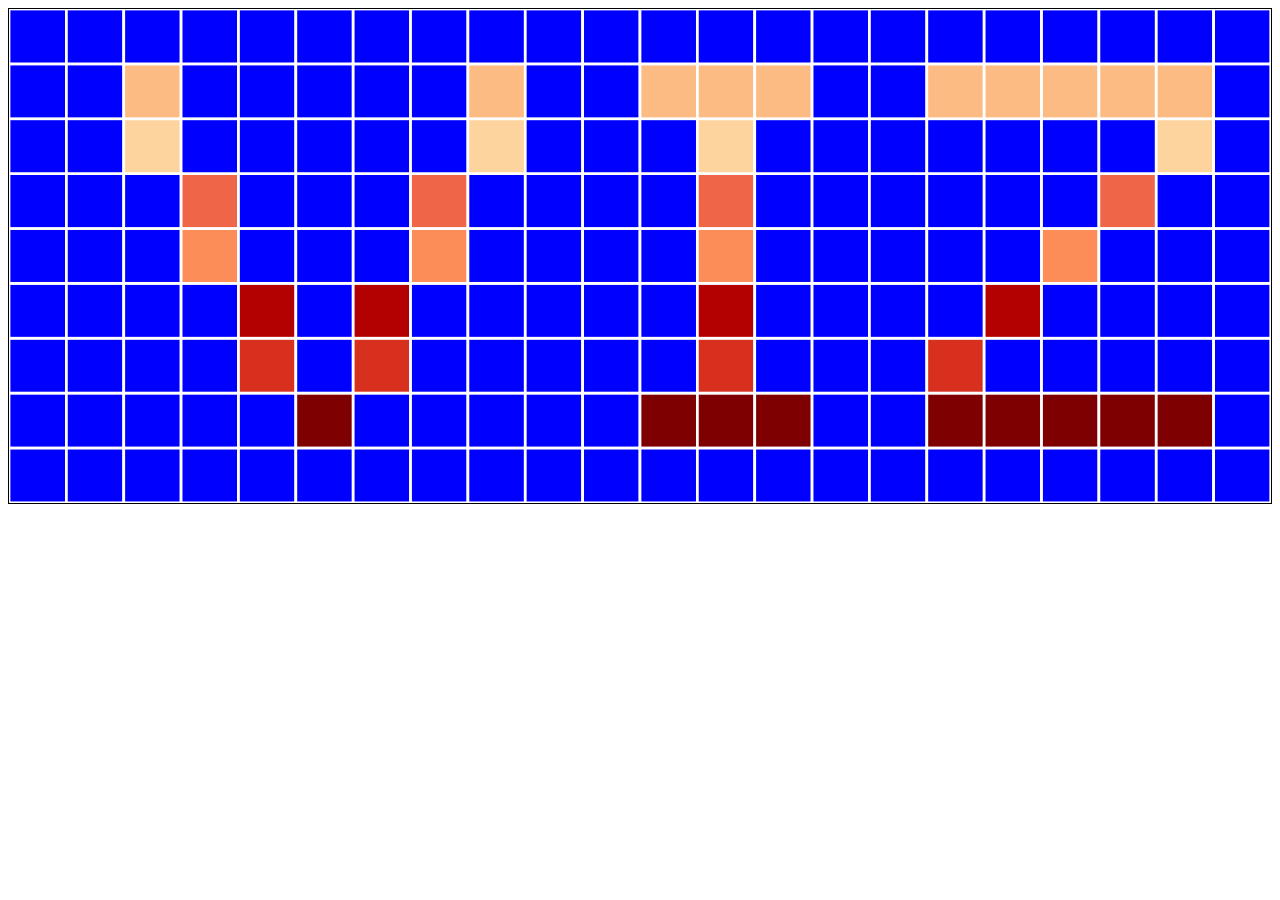
==== index.html @ e9c7ede4 "add all the frontend files" ====
<!DOCTYPE html>
<html>
    <head>
    
        <meta http-equiv="content-type" content="text/html; charset=UTF-8" />
        <meta name="viewport" content="width=device-width,
        initial-scale=1.0, maximum-scale=1.0, user-scalable=no" />
        <meta name="title" content= "Mountain Rescue">
        <meta name="description" content="Wasdale Mountain Rescue Incident Analysis">
        <meta name="author" content="Shi Min Chua">


        <meta property="og:title" content="Mountain Rescue">
        <meta property="og:type" content="website">
        <!-- <meta property='og:image' content='https://raw.githubusercontent.com/Shiminc/UK_diversity_mapping/main/preview.PNG'>
        <meta property="og:url" content="https://shiminc.github.io/UK_diversity_mapping/">
        <meta property="og:description" content="Choropleth map illustrating diversity in England/Wales based on ONS country of birth data"> -->
        <meta property="og:locale" content="en_UK">
        <base target="_blank">

        <link rel="stylesheet" href="styles.css">

        <script>
            L_NO_TOUCH = false;
            L_DISABLE_3D = false;
        </script>
    </head>
    <body>
        <div class = 'chartholder' id ='heat_map'></div>

        <script src="javascripts/d3.v7.js"></script>

        <script type="module" src="javascripts/viz_heatmap.js"></script> 

    </body>
             
</html>
---- styles.css ----
.chartholder {
    position: relative;
    display: flex;
    justify-content: center;
    width: 100%;
    height: 100%;
    left: 0%;
    top: 0.0%;

}
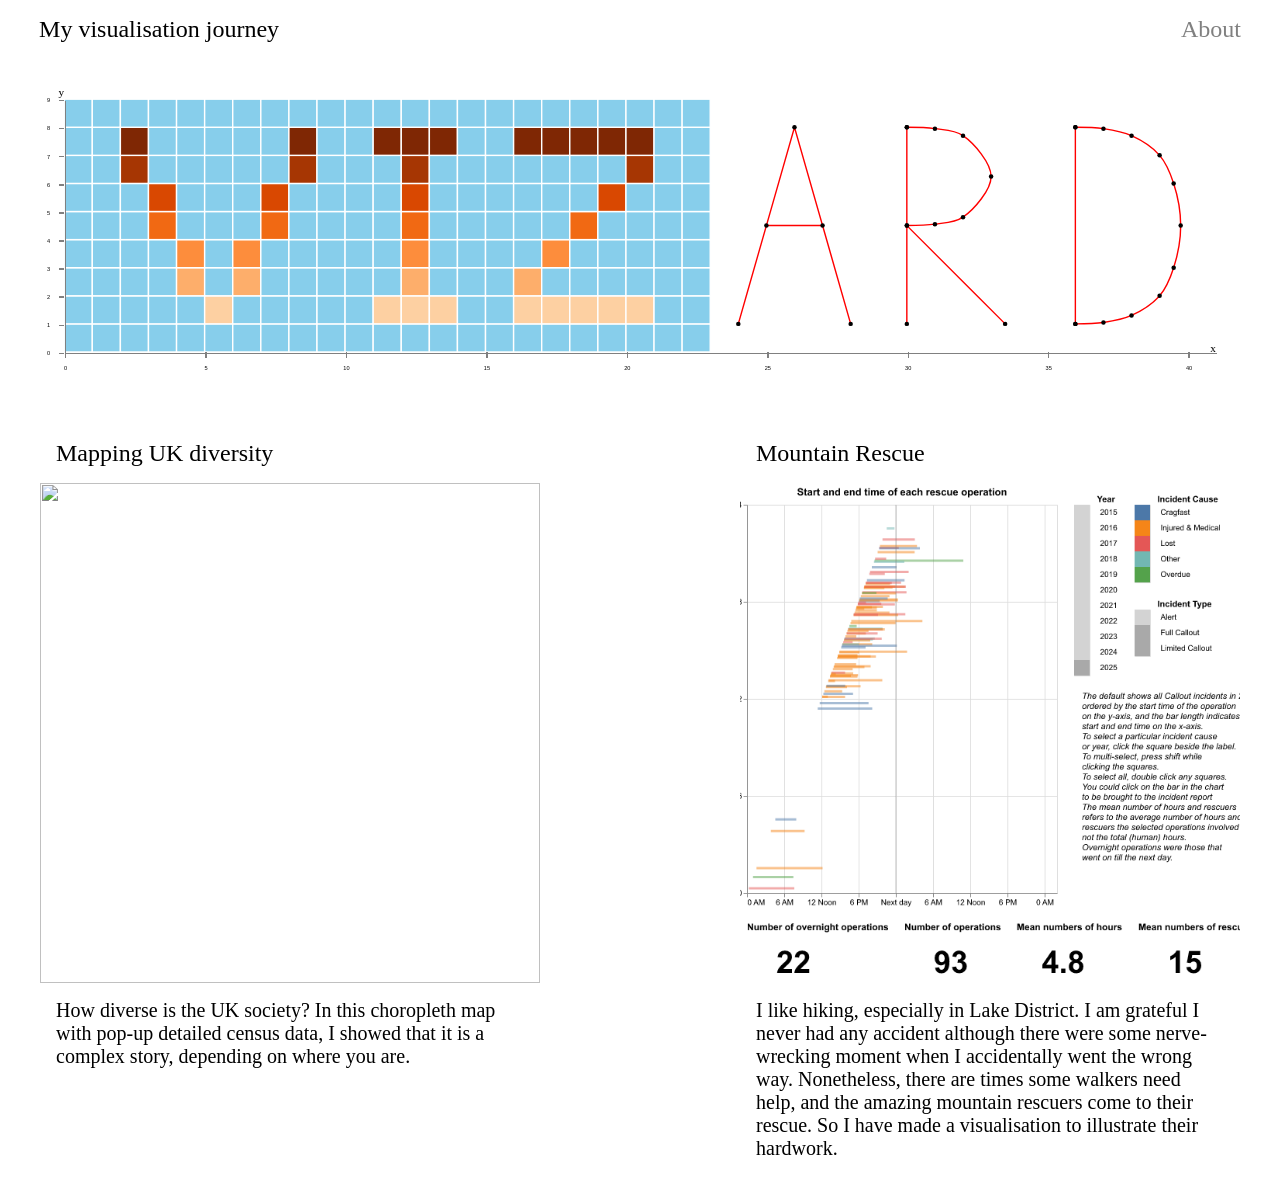
==== commit f8f14100: "first edition" ====
--- a/index.html
+++ b/index.html
@@ -5,20 +5,20 @@
         <meta http-equiv="content-type" content="text/html; charset=UTF-8" />
         <meta name="viewport" content="width=device-width,
         initial-scale=1.0, maximum-scale=1.0, user-scalable=no" />
-        <meta name="title" content= "Mountain Rescue">
-        <meta name="description" content="Wasdale Mountain Rescue Incident Analysis">
+        <meta name="title" content= "Vizard">
+        <meta name="description" content="Data visualisation blog">
         <meta name="author" content="Shi Min Chua">
 
 
-        <meta property="og:title" content="Mountain Rescue">
+        <meta property="og:title" content="Vizard">
         <meta property="og:type" content="website">
         <!-- <meta property='og:image' content='https://raw.githubusercontent.com/Shiminc/UK_diversity_mapping/main/preview.PNG'>
         <meta property="og:url" content="https://shiminc.github.io/UK_diversity_mapping/">
         <meta property="og:description" content="Choropleth map illustrating diversity in England/Wales based on ONS country of birth data"> -->
         <meta property="og:locale" content="en_UK">
-        <base target="_blank">
+        <!-- <base target="_blank"> -->
 
-        <link rel="stylesheet" href="styles.css">
+        <link rel="stylesheet" href="css/homepage.css">
 
         <script>
             L_NO_TOUCH = false;
@@ -26,11 +26,42 @@
         </script>
     </head>
     <body>
-        <div class = 'chartholder' id ='heat_map'></div>
+        <header>
+            <div class = "grid-nav-container">
+                <div class = 'grid-tagline'>My visualisation journey</div>
+                <div class = 'grid-about'><a href='../about.html'>About</a></div>
+            </div>
+                <div class = 'main_logoholder' id ='logo'></div>
+        </header>
+
+        <div class = 'grid-project-container'>
+            <div class = 'grid-project-1'>
+                <div class = 'project-title'> Mapping UK diversity</div>
+                <div class = 'project-preview-container'>
+                    <a href = 'projects/UK_diversity.html'>
+                    <img src="../assets/UK_diversity.png">
+                    </a>
+                </div>
+                <div class = 'project-summary'>How diverse is the UK society? In this choropleth map with pop-up detailed census data, I showed that it is a complex story, depending on where you are.</div>
+
+            </div>
+            <div class = 'grid-project-2'>
+                <div class = 'project-title'> Mountain Rescue</div>
+                <div class = 'project-preview-container'>
+                    <a href = 'projects/mountain_rescue.html'>
+                    <img src="../assets/mountain_rescue.png">
+                    </a>
+                </div>
+                <div class = 'project-summary'>I like hiking, especially in Lake District. I am grateful I never had any accident although there were some nerve-wrecking moment when I accidentally went the wrong way. Nonetheless, there are times some walkers need help, and the amazing mountain rescuers come to their rescue. So I have made a visualisation to illustrate their hardwork.</div>
+            </div>
+        <!-- <div class = 'grid-project-3'></div>
+        <div class = 'grid-project-4'></div> -->
+
+    </div>
+
 
         <script src="javascripts/d3.v7.js"></script>
-
-        <script type="module" src="javascripts/viz_heatmap.js"></script> 
+        <script type="module" src="javascripts/logo/main.js"></script> 
 
     </body>
              
--- a/css/homepage.css
+++ b/css/homepage.css
@@ -0,0 +1,124 @@
+body {
+        height:fit-content; 
+        padding: 0;
+        }
+
+header {
+    top:0;
+    position: sticky;
+    background: rgba(255, 255, 255, 1);
+    /* make it always in front */
+    z-index:9000;
+
+}
+
+.main_logoholder{
+    position: sticky;
+    display: flex;
+    justify-content: left;
+    width: 100%;
+    height: 100%;
+    left: 0%;
+    top: 0%;
+    margin-bottom: 1rem;
+
+
+}
+
+.axis-x line,
+.axis-x path,
+.axis-y path,
+.axis-y line {
+  fill: none;
+  stroke: gray;
+  stroke-width: 0.5px;
+  shape-rendering: crispEdges;}
+
+.grid-nav-containe{
+    color: gray;
+}
+
+.grid-about {
+    font-size: 1.5rem;
+
+    /* margin-top: auto;
+    margin-bottom: 0;
+    margin-left: auto; 
+    margin-right: 0;     */
+    position: relative;
+    display: flex;
+    justify-content: right;
+    align-items: center;
+    margin-right: 5%;
+
+}
+
+.grid-about a:link{
+    color: gray;
+    text-decoration: none;
+
+}
+
+.grid-about a:visited{
+    color: rgb(52, 49, 49);
+    text-decoration: none;
+}
+
+.grid-tagline{
+    font-size: 1.5rem;
+    align-items: center;
+    position: relative;
+    display: flex;
+    justify-content: left;
+    /* max-width: 400px; */
+    /* width: 10%;
+    height: 10%; */
+    left: 5%;
+    /* border-bottom : black 5px solid; */
+
+}
+
+.grid-nav-container {
+    margin-top: 1rem;
+    display: grid;
+    /* grid-template-columns:400px 1000px 200px; */
+    grid-template-columns: repeat(auto-fit, minmax(200px, 1fr));
+    /* grid-template-rows: 100px; */
+    grid-gap: 20px;
+}
+
+.grid-project-container {
+    justify-content: center;
+    display: grid;
+    grid-template-columns: repeat(auto-fit,500px);
+    grid-gap: 200px;
+    grid-template-rows: 750px;
+    /* background: gray; */
+}
+
+/* .grid-project-container > div {
+    border:gray 1px solid;
+} */
+
+.project-preview-container {
+    width:500px;
+    height:500px;
+}
+
+.project-preview-container img {
+    width:100%;
+    height:100%;
+    object-fit: cover;
+}
+
+.project-title {
+    font-size: 1.5rem;
+    padding: 1rem;
+    justify-content: center;
+}
+
+.project-summary {
+    padding: 1rem;
+    font-size: 1.25rem;
+
+}
